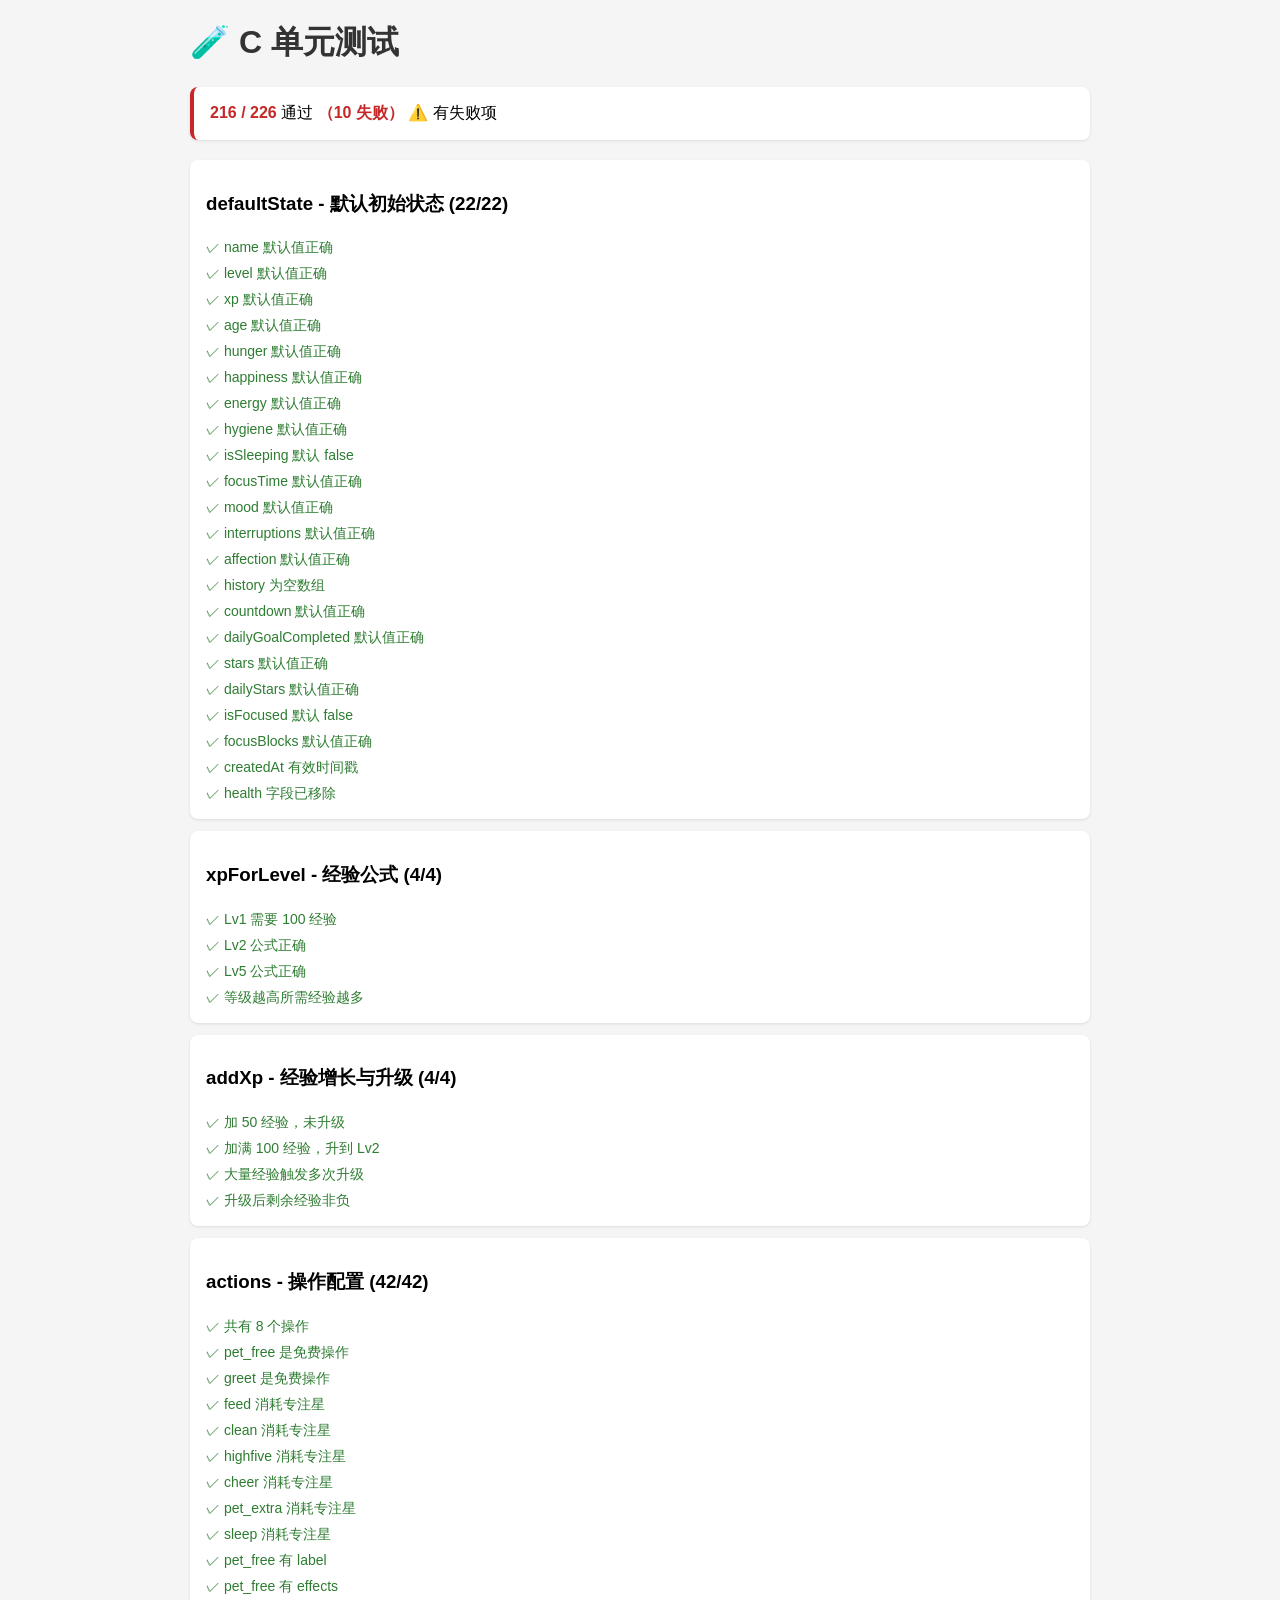
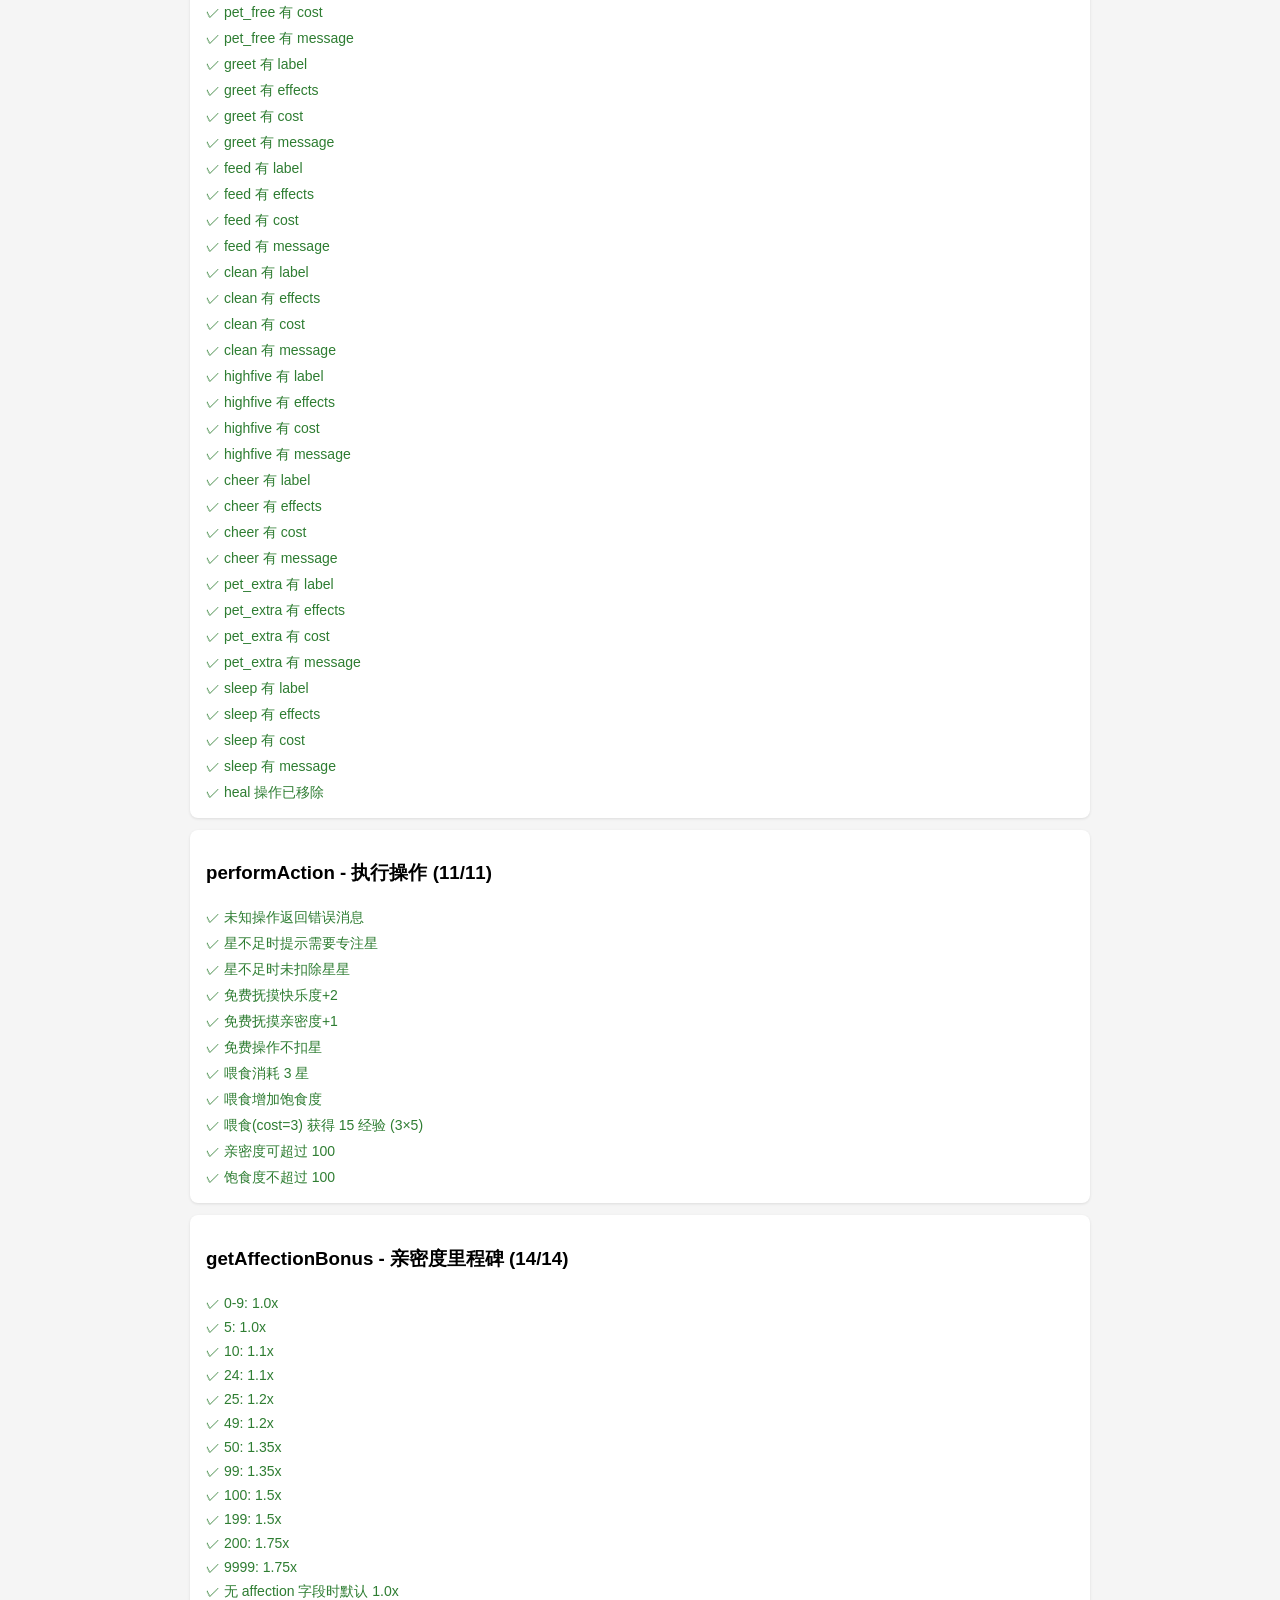
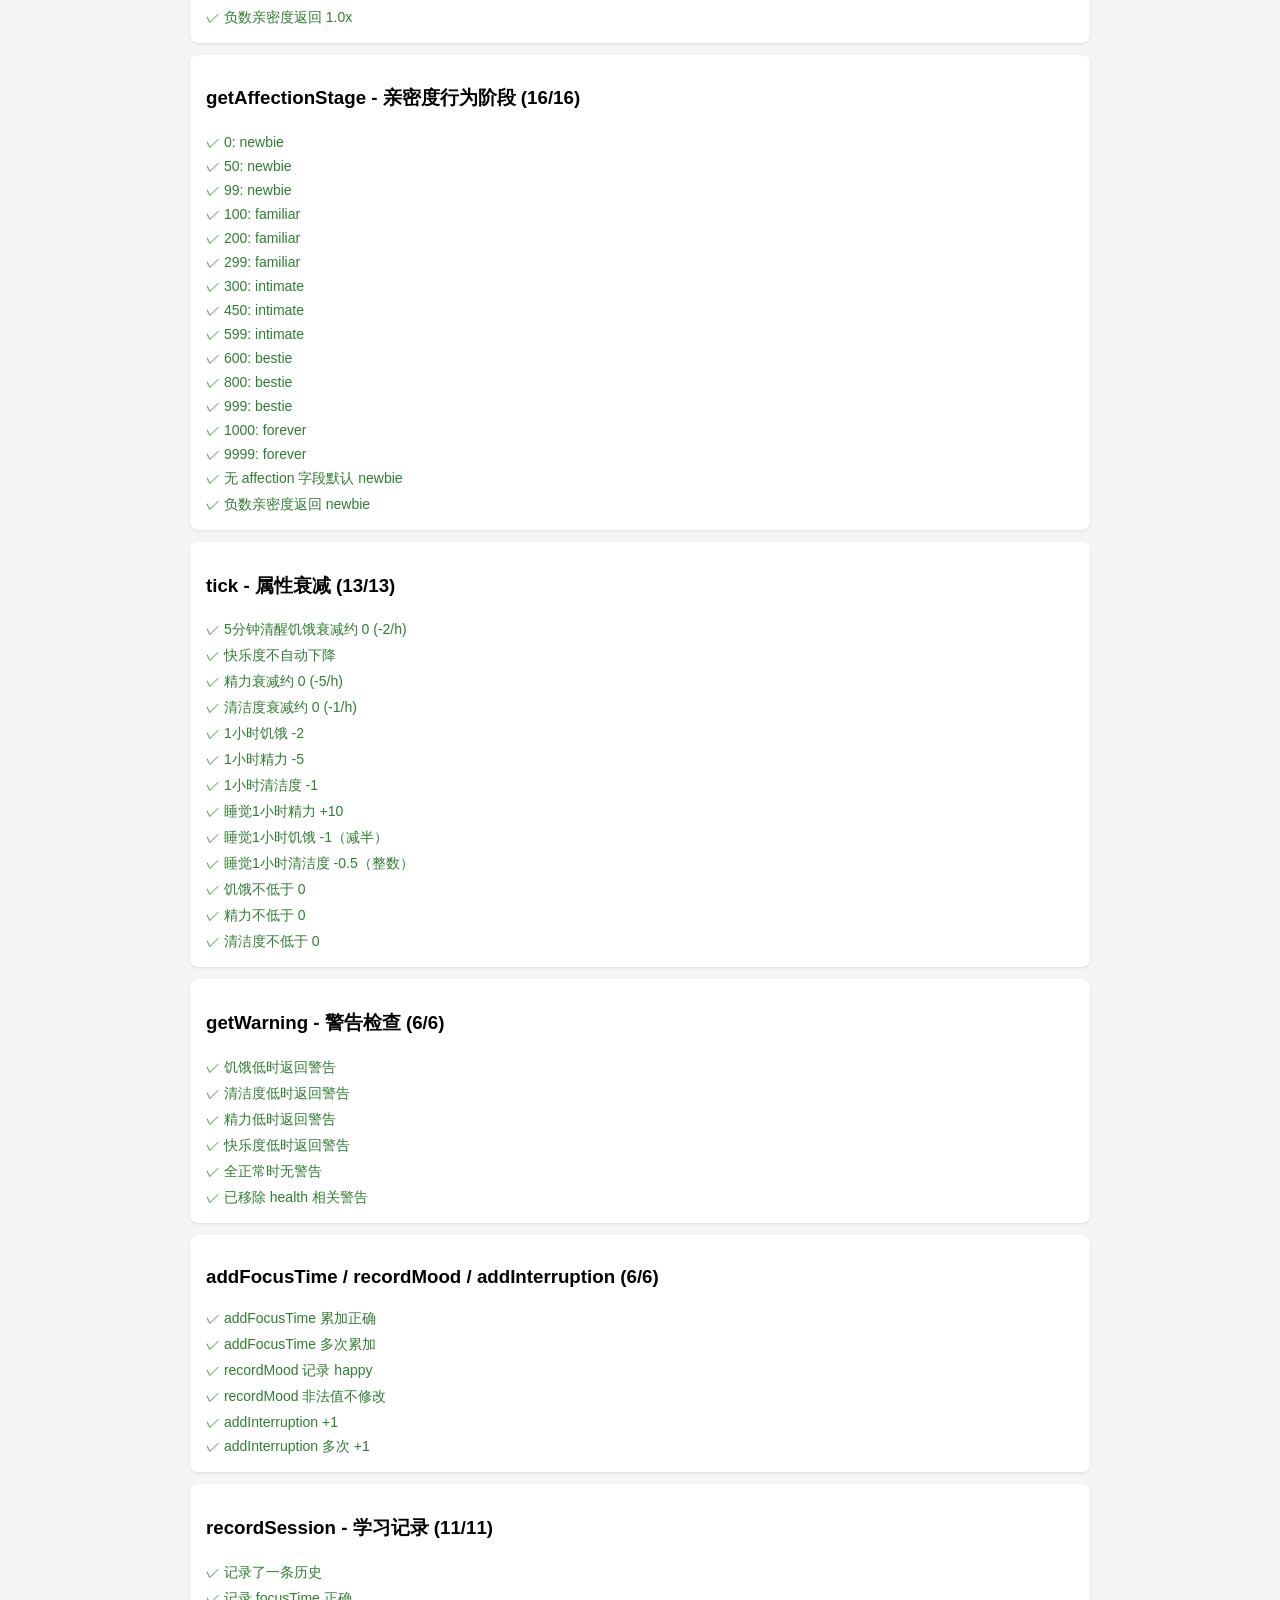
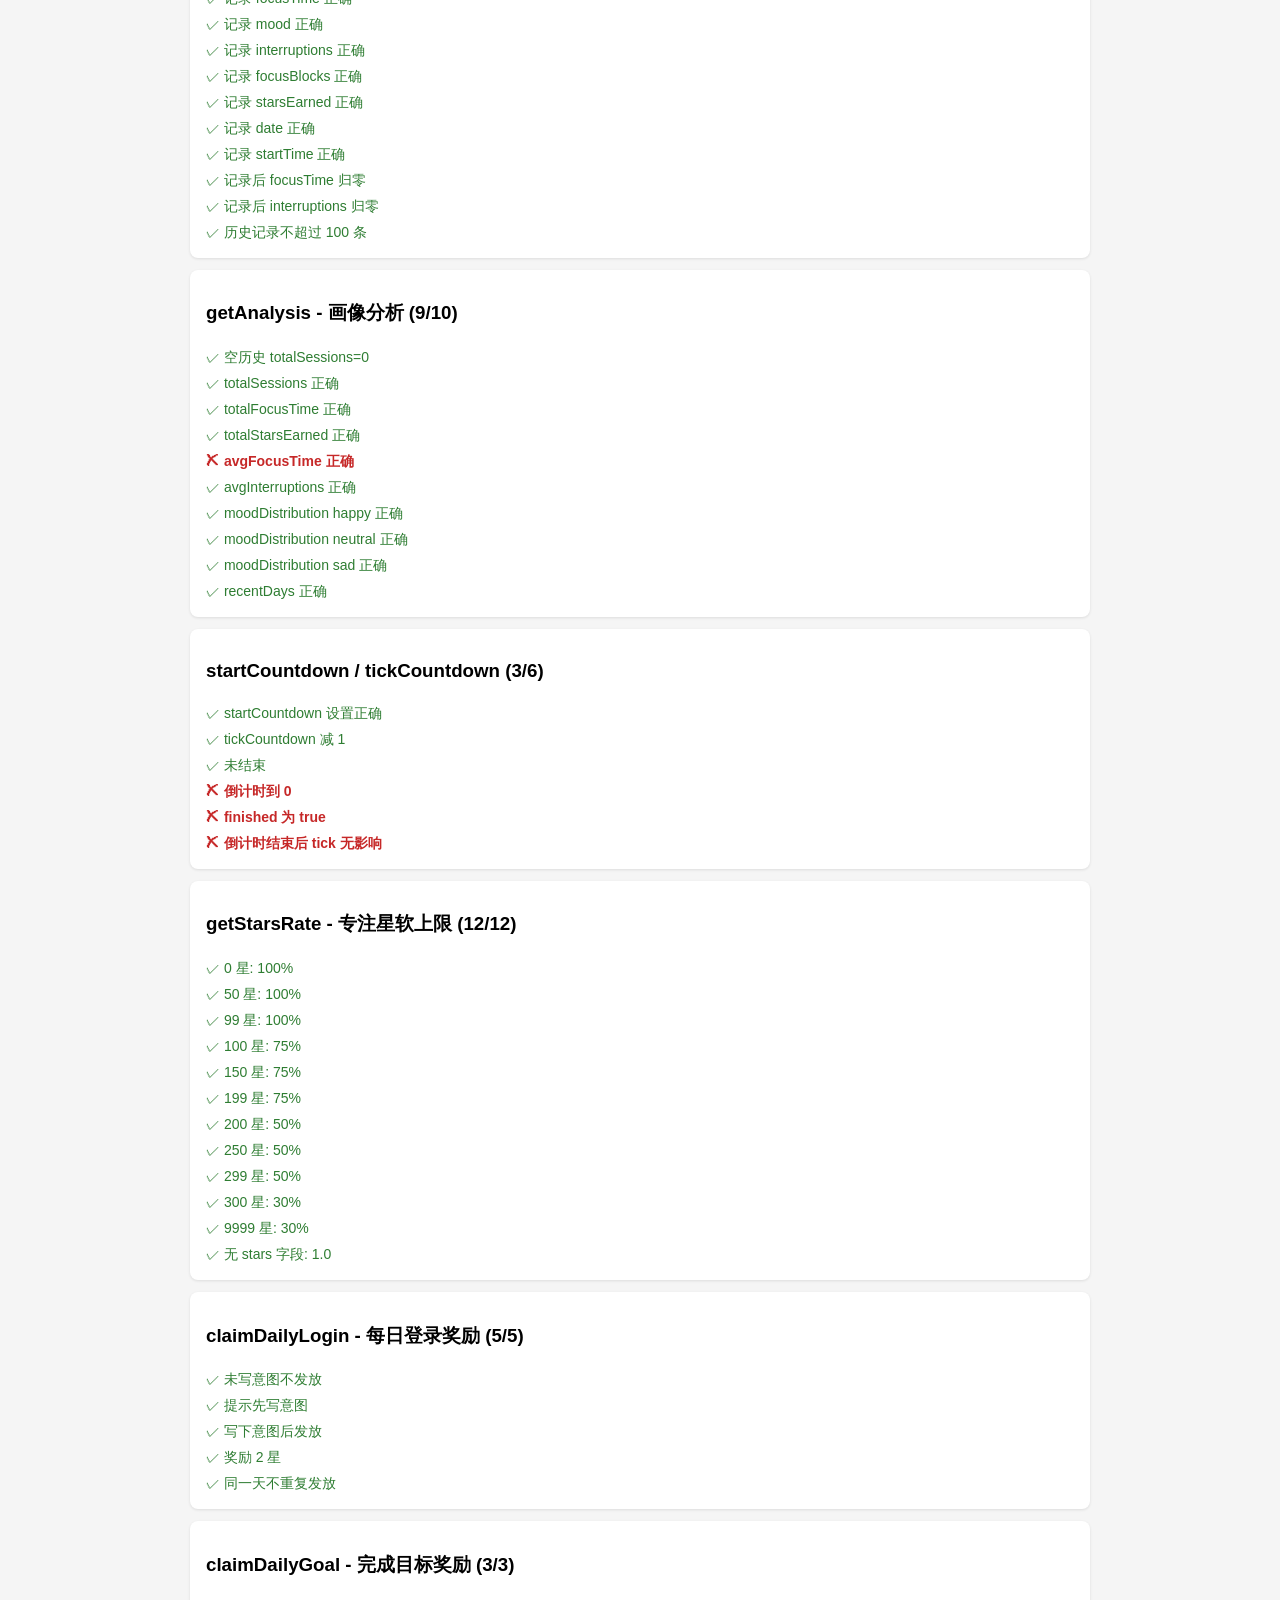
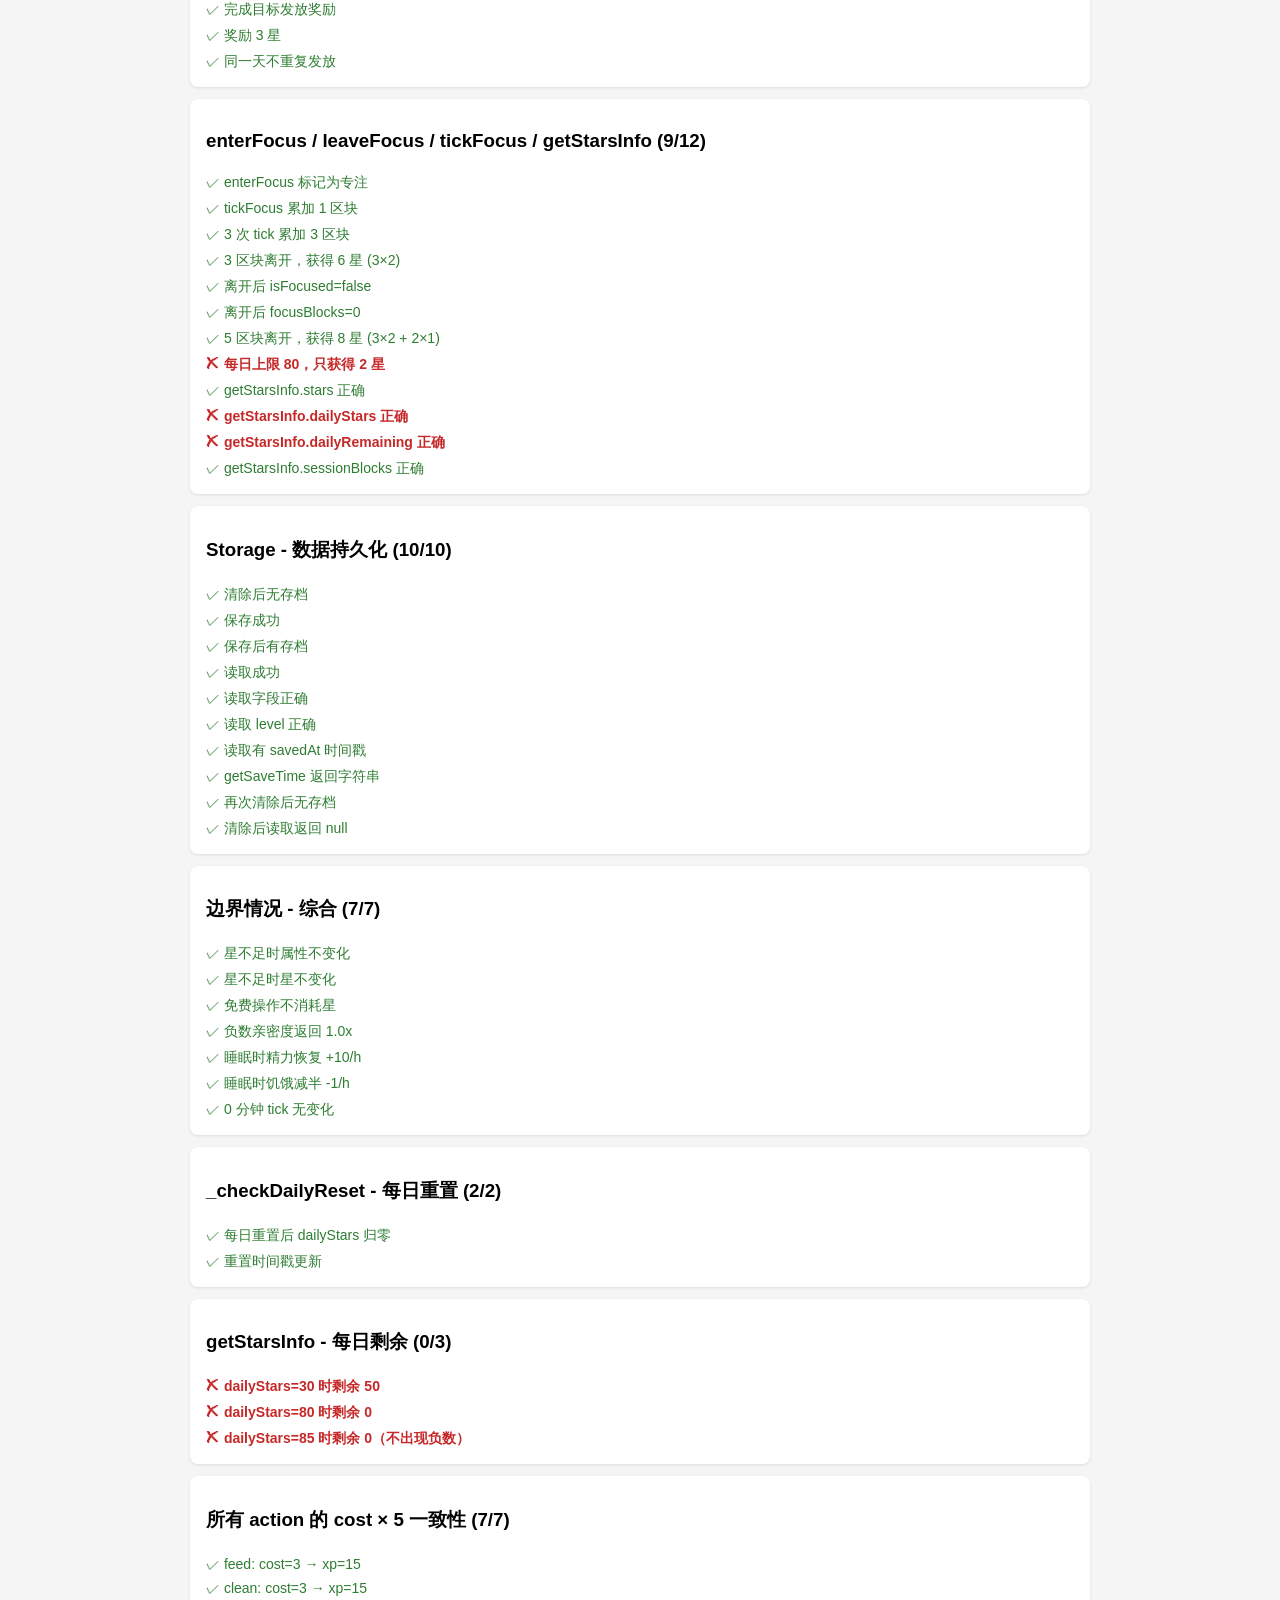
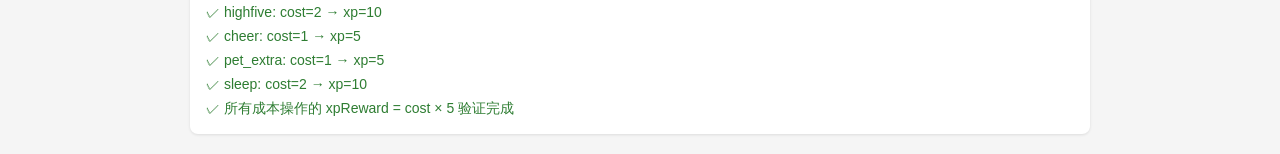
==== pet-companion/tests/test_c.html @ 95a77c83 "C的逻辑实现修改" ====
<!DOCTYPE html>
<html lang="zh-CN">
<head>
    <meta charset="UTF-8">
    <title>C 单元测试 — 茸学伴</title>
    <style>
        body { font-family: 'Segoe UI', sans-serif; max-width: 900px; margin: 20px auto; padding: 0 20px; background: #f5f5f5; }
        h1 { color: #333; }
        h2 { margin-top: 24px; color: #555; border-bottom: 1px solid #ddd; padding-bottom: 4px; }
        .summary { background: #fff; padding: 16px; border-radius: 8px; box-shadow: 0 1px 3px rgba(0,0,0,0.1); margin-bottom: 20px; }
        .summary .pass { color: #2e7d32; font-weight: bold; }
        .summary .fail { color: #c62828; font-weight: bold; }
        .test-group { background: #fff; padding: 12px 16px; border-radius: 8px; box-shadow: 0 1px 3px rgba(0,0,0,0.1); margin-bottom: 12px; }
        .test-case { padding: 4px 0; font-size: 14px; }
        .pass { color: #2e7d32; }
        .fail { color: #c62828; font-weight: bold; }
        .detail { margin-left: 24px; font-size: 12px; color: #666; }
    </style>
</head>
<body>
    <h1>🧪 C 单元测试</h1>
    <div class="summary" id="summary">运行中...</div>
    <div id="results"></div>

    <script src="../js/gameLogic.js"></script>
    <script src="../js/storage.js"></script>
    <script>
    (function () {
        'use strict';

        // ===== 简易测试框架 =====
        let total = 0, passed = 0, failed = 0;
        const results = document.getElementById('results');
        const summary = document.getElementById('summary');
        const groups = [];

        function group(name, fn) {
            const tests = [];
            const ctx = {
                assert(condition, msg) {
                    total++;
                    if (condition) {
                        passed++;
                        tests.push({ name: msg, ok: true });
                    } else {
                        failed++;
                        tests.push({ name: msg, ok: false });
                    }
                },
                assertEqual(actual, expected, msg) {
                    const ok = actual === expected;
                    if (!ok) {
                        this.assert(false, `${msg} → 期望 ${JSON.stringify(expected)}，实际 ${JSON.stringify(actual)}`);
                    } else {
                        this.assert(true, msg);
                    }
                },
                assertDeepEqual(actual, expected, msg) {
                    try {
                        const ok = JSON.stringify(actual) === JSON.stringify(expected);
                        if (!ok) {
                            this.assert(false, `${msg} → 期望 ${JSON.stringify(expected)}，实际 ${JSON.stringify(actual)}`);
                        } else {
                            this.assert(true, msg);
                        }
                    } catch (e) {
                        this.assert(false, `${msg} → 比较异常: ${e.message}`);
                    }
                }
            };
            fn(ctx);
            groups.push({ name, tests });
        }

        function render() {
            let html = '';
            for (const g of groups) {
                const gPassed = g.tests.filter(t => t.ok).length;
                const gFailed = g.tests.filter(t => !t.ok).length;
                html += `<div class="test-group"><h3>${g.name} (${gPassed}/${g.tests.length})</h3>`;
                for (const t of g.tests) {
                    html += `<div class="test-case ${t.ok ? 'pass' : 'fail'}">${t.ok ? '✓' : '✗'} ${t.name}</div>`;
                }
                html += '</div>';
            }
            results.innerHTML = html;
            summary.innerHTML = `
                <span class="${passed === total ? 'pass' : 'fail'}">${passed} / ${total}</span> 通过
                ${failed > 0 ? `<span class="fail">（${failed} 失败）</span>` : ''}
                ${passed === total ? '🎉 全部通过！' : '⚠️ 有失败项'}
            `;
            summary.style.borderLeft = `4px solid ${passed === total ? '#2e7d32' : '#c62828'}`;
        }

        // ===================================================================
        //  测试套件
        // ===================================================================

        // ─── 1. defaultState ───
        group('defaultState - 默认初始状态', function (t) {
            const s = { ...GameLogic.defaultState };

            t.assert(s.name === '小宠物', 'name 默认值正确');
            t.assert(s.level === 1, 'level 默认值正确');
            t.assert(s.xp === 0, 'xp 默认值正确');
            t.assert(s.age === 0, 'age 默认值正确');
            t.assert(s.hunger === 80, 'hunger 默认值正确');
            t.assert(s.happiness === 70, 'happiness 默认值正确');
            t.assert(s.energy === 90, 'energy 默认值正确');
            t.assert(s.hygiene === 60, 'hygiene 默认值正确');
            t.assert(s.isSleeping === false, 'isSleeping 默认 false');
            t.assert(s.focusTime === 0, 'focusTime 默认值正确');
            t.assert(s.mood === 'neutral', 'mood 默认值正确');
            t.assert(s.interruptions === 0, 'interruptions 默认值正确');
            t.assert(s.affection === 0, 'affection 默认值正确');
            t.assert(Array.isArray(s.history) && s.history.length === 0, 'history 为空数组');
            t.assert(s.countdown === 0, 'countdown 默认值正确');
            t.assert(s.dailyGoalCompleted === 0, 'dailyGoalCompleted 默认值正确');
            t.assert(s.stars === 0, 'stars 默认值正确');
            t.assert(s.dailyStars === 0, 'dailyStars 默认值正确');
            t.assert(s.isFocused === false, 'isFocused 默认 false');
            t.assert(s.focusBlocks === 0, 'focusBlocks 默认值正确');
            t.assert(s.createdAt > 0, 'createdAt 有效时间戳');
            // 没有 health 字段（已移除）
            t.assert(s.health === undefined, 'health 字段已移除');
        });

        // ─── 2. xpForLevel ───
        group('xpForLevel - 经验公式', function (t) {
            t.assert(GameLogic.xpForLevel(1) === 100, 'Lv1 需要 100 经验');
            t.assert(GameLogic.xpForLevel(2) === Math.floor(100 * Math.pow(1.15, 1)), 'Lv2 公式正确');
            t.assert(GameLogic.xpForLevel(5) === Math.floor(100 * Math.pow(1.15, 4)), 'Lv5 公式正确');
            t.assert(GameLogic.xpForLevel(1) < GameLogic.xpForLevel(2), '等级越高所需经验越多');
        });

        // ─── 3. addXp ───
        group('addXp - 经验增长与升级', function (t) {
            const s = { ...GameLogic.defaultState, xp: 0, level: 1 };

            GameLogic.addXp(s, 50);
            t.assert(s.xp === 50 && s.level === 1, '加 50 经验，未升级');

            GameLogic.addXp(s, 50);
            t.assert(s.xp === 0 && s.level === 2, '加满 100 经验，升到 Lv2');

            // 一次性加大量经验
            const s2 = { ...GameLogic.defaultState, xp: 0, level: 1 };
            GameLogic.addXp(s2, 500);
            t.assert(s2.level > 1, '大量经验触发多次升级');
            t.assert(s2.xp >= 0, '升级后剩余经验非负');
        });

        // ─── 4. actions 结构 ───
        group('actions - 操作配置', function (t) {
            const keys = Object.keys(GameLogic.actions);
            t.assert(keys.length === 8, '共有 8 个操作');

            // 免费操作
            const freeKeys = ['pet_free', 'greet'];
            for (const k of freeKeys) {
                t.assert(GameLogic.actions[k].cost === 0, `${k} 是免费操作`);
            }

            // 点数操作
            const costKeys = ['feed', 'clean', 'highfive', 'cheer', 'pet_extra', 'sleep'];
            for (const k of costKeys) {
                t.assert(GameLogic.actions[k].cost > 0, `${k} 消耗专注星`);
            }

            // 每项都有必要字段
            for (const [k, v] of Object.entries(GameLogic.actions)) {
                t.assert(typeof v.label === 'string', `${k} 有 label`);
                t.assert(typeof v.effects === 'object', `${k} 有 effects`);
                t.assert(typeof v.cost === 'number', `${k} 有 cost`);
                t.assert(typeof v.message === 'string', `${k} 有 message`);
            }

            // 没有 heal
            t.assert(GameLogic.actions.heal === undefined, 'heal 操作已移除');
        });

        // ─── 5. performAction ───
        group('performAction - 执行操作', function (t) {
            // 5a. 未知操作
            const s0 = { ...GameLogic.defaultState, stars: 10 };
            let r = GameLogic.performAction(s0, 'nonexistent');
            t.assert(r.message === '未知操作', '未知操作返回错误消息');

            // 5b. 专注星不足
            const s1 = { ...GameLogic.defaultState, stars: 0 };
            r = GameLogic.performAction(s1, 'feed');
            t.assert(r.message.includes('需要'), '星不足时提示需要专注星');
            t.assert(r.state.stars === 0, '星不足时未扣除星星');

            // 5c. 免费操作（不消耗星）
            const s2 = { ...GameLogic.defaultState, stars: 0, happiness: 70, affection: 0 };
            r = GameLogic.performAction(s2, 'pet_free');
            t.assert(r.state.happiness === 72, '免费抚摸快乐度+2');
            t.assert(r.state.affection === 1, '免费抚摸亲密度+1');
            t.assert(r.state.stars === 0, '免费操作不扣星');

            // 5d. 点数操作正常消耗
            const s3 = { ...GameLogic.defaultState, stars: 10, hunger: 50 };
            r = GameLogic.performAction(s3, 'feed');
            t.assert(r.state.stars === 7, '喂食消耗 3 星');
            t.assert(r.state.hunger > 50, '喂食增加饱食度');

            // 5e. 经验 = cost × 5
            const s4 = { ...GameLogic.defaultState, stars: 10, xp: 0, level: 1 };
            r = GameLogic.performAction(s4, 'feed');
            t.assert(r.state.xp === 15, '喂食(cost=3) 获得 15 经验 (3×5)');

            // 5f. 亲密度无上限
            const s5 = { ...GameLogic.defaultState, stars: 10, affection: 9999 };
            r = GameLogic.performAction(s5, 'pet_free');
            t.assert(r.state.affection > 9999, '亲密度可超过 100');

            // 5g. 其他属性 0-100 截断
            const s6 = { ...GameLogic.defaultState, stars: 10, hunger: 95 };
            r = GameLogic.performAction(s6, 'feed');
            t.assert(r.state.hunger <= 100, '饱食度不超过 100');
        });

        // ─── 6. getAffectionBonus ───
        group('getAffectionBonus - 亲密度里程碑', function (t) {
            t.assert(GameLogic.getAffectionBonus({ affection: 0 }) === 1.0, '0-9: 1.0x');
            t.assert(GameLogic.getAffectionBonus({ affection: 5 }) === 1.0, '5: 1.0x');
            t.assert(GameLogic.getAffectionBonus({ affection: 10 }) === 1.1, '10: 1.1x');
            t.assert(GameLogic.getAffectionBonus({ affection: 24 }) === 1.1, '24: 1.1x');
            t.assert(GameLogic.getAffectionBonus({ affection: 25 }) === 1.2, '25: 1.2x');
            t.assert(GameLogic.getAffectionBonus({ affection: 49 }) === 1.2, '49: 1.2x');
            t.assert(GameLogic.getAffectionBonus({ affection: 50 }) === 1.35, '50: 1.35x');
            t.assert(GameLogic.getAffectionBonus({ affection: 99 }) === 1.35, '99: 1.35x');
            t.assert(GameLogic.getAffectionBonus({ affection: 100 }) === 1.5, '100: 1.5x');
            t.assert(GameLogic.getAffectionBonus({ affection: 199 }) === 1.5, '199: 1.5x');
            t.assert(GameLogic.getAffectionBonus({ affection: 200 }) === 1.75, '200: 1.75x');
            t.assert(GameLogic.getAffectionBonus({ affection: 9999 }) === 1.75, '9999: 1.75x');
            t.assert(GameLogic.getAffectionBonus({}) === 1.0, '无 affection 字段时默认 1.0x');
            t.assert(GameLogic.getAffectionBonus({ affection: -1 }) === 1.0, '负数亲密度返回 1.0x');
        });

        // ─── 6b. getAffectionStage ───
        group('getAffectionStage - 亲密度行为阶段', function (t) {
            t.assert(GameLogic.getAffectionStage({ affection: 0 }) === 'newbie', '0: newbie');
            t.assert(GameLogic.getAffectionStage({ affection: 50 }) === 'newbie', '50: newbie');
            t.assert(GameLogic.getAffectionStage({ affection: 99 }) === 'newbie', '99: newbie');
            t.assert(GameLogic.getAffectionStage({ affection: 100 }) === 'familiar', '100: familiar');
            t.assert(GameLogic.getAffectionStage({ affection: 200 }) === 'familiar', '200: familiar');
            t.assert(GameLogic.getAffectionStage({ affection: 299 }) === 'familiar', '299: familiar');
            t.assert(GameLogic.getAffectionStage({ affection: 300 }) === 'intimate', '300: intimate');
            t.assert(GameLogic.getAffectionStage({ affection: 450 }) === 'intimate', '450: intimate');
            t.assert(GameLogic.getAffectionStage({ affection: 599 }) === 'intimate', '599: intimate');
            t.assert(GameLogic.getAffectionStage({ affection: 600 }) === 'bestie', '600: bestie');
            t.assert(GameLogic.getAffectionStage({ affection: 800 }) === 'bestie', '800: bestie');
            t.assert(GameLogic.getAffectionStage({ affection: 999 }) === 'bestie', '999: bestie');
            t.assert(GameLogic.getAffectionStage({ affection: 1000 }) === 'forever', '1000: forever');
            t.assert(GameLogic.getAffectionStage({ affection: 9999 }) === 'forever', '9999: forever');
            t.assert(GameLogic.getAffectionStage({}) === 'newbie', '无 affection 字段默认 newbie');
            t.assert(GameLogic.getAffectionStage({ affection: -1 }) === 'newbie', '负数亲密度返回 newbie');
        });

        // ─── 7. tick ───
        group('tick - 属性衰减', function (t) {
            // 5 分钟 = 1/12 小时
            const s = { ...GameLogic.defaultState, isSleeping: false, hunger: 100, energy: 100, hygiene: 100, happiness: 100 };
            const r = GameLogic.tick(s, 5);

            // 清醒时：hunger -2/h × 5/60 ≈ -0.17
            t.assert(r.hunger === 100 || r.hunger === 99, '5分钟清醒饥饿衰减约 0 (-2/h)');
            t.assert(r.happiness === 100, '快乐度不自动下降');
            t.assert(r.energy === 100 || r.energy === 99, '精力衰减约 0 (-5/h)');
            t.assert(r.hygiene === 100 || r.hygiene === 99, '清洁度衰减约 0 (-1/h)');

            // 1 小时衰减（精确测试）
            const s2 = { ...GameLogic.defaultState, isSleeping: false, hunger: 100, energy: 100, hygiene: 100 };
            const r2 = GameLogic.tick(s2, 60);
            t.assert(r2.hunger === 98, '1小时饥饿 -2');
            t.assert(r2.energy === 95, '1小时精力 -5');
            t.assert(r2.hygiene === 99, '1小时清洁度 -1');

            // 睡觉时精力恢复
            const s3 = { ...GameLogic.defaultState, isSleeping: true, hunger: 100, energy: 50, hygiene: 100 };
            const r3 = GameLogic.tick(s3, 60);
            t.assert(r3.energy === 60, '睡觉1小时精力 +10');
            t.assert(r3.hunger === 99, '睡觉1小时饥饿 -1（减半）');
            t.assert(r3.hygiene === 100, '睡觉1小时清洁度 -0.5（整数）');

            // 不出现负数
            const s4 = { ...GameLogic.defaultState, isSleeping: false, hunger: 0, energy: 0, hygiene: 0 };
            const r4 = GameLogic.tick(s4, 60);
            t.assert(r4.hunger === 0, '饥饿不低于 0');
            t.assert(r4.energy === 0, '精力不低于 0');
            t.assert(r4.hygiene === 0, '清洁度不低于 0');
        });

        // ─── 8. getWarning ───
        group('getWarning - 警告检查', function (t) {
            t.assert(GameLogic.getWarning({ hunger: 10, hygiene: 50, energy: 50, happiness: 50 }) !== null, '饥饿低时返回警告');
            t.assert(GameLogic.getWarning({ hunger: 50, hygiene: 10, energy: 50, happiness: 50 }) !== null, '清洁度低时返回警告');
            t.assert(GameLogic.getWarning({ hunger: 50, hygiene: 50, energy: 10, happiness: 50 }) !== null, '精力低时返回警告');
            t.assert(GameLogic.getWarning({ hunger: 50, hygiene: 50, energy: 50, happiness: 10 }) !== null, '快乐度低时返回警告');
            t.assert(GameLogic.getWarning({ hunger: 50, hygiene: 50, energy: 50, happiness: 50 }) === null, '全正常时无警告');
            // 没有 health 检查
            // 不会因为 health 低而触发警告
            t.assert(true, '已移除 health 相关警告');
        });

        // ─── 9. 画像数据采集 ───
        group('addFocusTime / recordMood / addInterruption', function (t) {
            let s = { ...GameLogic.defaultState, focusTime: 0, mood: 'neutral', interruptions: 0 };

            s = GameLogic.addFocusTime(s, 25);
            t.assert(s.focusTime === 25, 'addFocusTime 累加正确');

            s = GameLogic.addFocusTime(s, 10);
            t.assert(s.focusTime === 35, 'addFocusTime 多次累加');

            s = GameLogic.recordMood(s, 'happy');
            t.assert(s.mood === 'happy', 'recordMood 记录 happy');

            s = GameLogic.recordMood(s, 'invalid');
            t.assert(s.mood === 'happy', 'recordMood 非法值不修改');

            s = GameLogic.addInterruption(s);
            t.assert(s.interruptions === 1, 'addInterruption +1');

            s = GameLogic.addInterruption(s);
            s = GameLogic.addInterruption(s);
            t.assert(s.interruptions === 3, 'addInterruption 多次 +1');
        });

        // ─── 10. recordSession ───
        group('recordSession - 学习记录', function (t) {
            let s = { ...GameLogic.defaultState, history: [], focusTime: 30, interruptions: 2 };

            s = GameLogic.recordSession(s, {
                focusTime: 30,
                mood: 'happy',
                interruptions: 2,
                focusBlocks: 6,
                starsEarned: 10
            });

            t.assert(s.history.length === 1, '记录了一条历史');
            t.assert(s.history[0].focusTime === 30, '记录 focusTime 正确');
            t.assert(s.history[0].mood === 'happy', '记录 mood 正确');
            t.assert(s.history[0].interruptions === 2, '记录 interruptions 正确');
            t.assert(s.history[0].focusBlocks === 6, '记录 focusBlocks 正确');
            t.assert(s.history[0].starsEarned === 10, '记录 starsEarned 正确');
            t.assert(typeof s.history[0].date === 'string', '记录 date 正确');
            t.assert(typeof s.history[0].startTime === 'number', '记录 startTime 正确');
            t.assert(s.focusTime === 0, '记录后 focusTime 归零');
            t.assert(s.interruptions === 0, '记录后 interruptions 归零');

            // 上限 100 条
            let s2 = { ...GameLogic.defaultState, history: [], focusTime: 0, interruptions: 0 };
            for (let i = 0; i < 120; i++) {
                s2 = GameLogic.recordSession(s2, { focusTime: 1, mood: 'neutral', interruptions: 0, focusBlocks: 1, starsEarned: 1 });
            }
            t.assert(s2.history.length <= 100, '历史记录不超过 100 条');
        });

        // ─── 11. getAnalysis ───
        group('getAnalysis - 画像分析', function (t) {
            // 空历史
            const empty = GameLogic.getAnalysis({ history: [] });
            t.assert(empty.totalSessions === 0, '空历史 totalSessions=0');

            // 有历史
            const now = Date.now();
            const state = {
                history: [
                    { date: '2026-08-30', startTime: now - 86400000, focusTime: 25, mood: 'happy', interruptions: 1, focusBlocks: 5, starsEarned: 8 },
                    { date: '2026-08-29', startTime: now - 172800000, focusTime: 40, mood: 'neutral', interruptions: 2, focusBlocks: 8, starsEarned: 12 },
                    { date: '2026-08-28', startTime: now - 259200000, focusTime: 15, mood: 'sad', interruptions: 3, focusBlocks: 3, starsEarned: 4 }
                ]
            };
            const a = GameLogic.getAnalysis(state);
            t.assert(a.totalSessions === 3, 'totalSessions 正确');
            t.assert(a.totalFocusTime === 80, 'totalFocusTime 正确');
            t.assert(a.totalStarsEarned === 24, 'totalStarsEarned 正确');
            t.assert(a.avgFocusTime === 26, 'avgFocusTime 正确');
            t.assert(a.avgInterruptions === 2, 'avgInterruptions 正确');
            t.assert(a.moodDistribution.happy === 1, 'moodDistribution happy 正确');
            t.assert(a.moodDistribution.neutral === 1, 'moodDistribution neutral 正确');
            t.assert(a.moodDistribution.sad === 1, 'moodDistribution sad 正确');
            t.assert(a.recentDays === 3, 'recentDays 正确');
        });

        // ─── 12. 倒计时 ───
        group('startCountdown / tickCountdown', function (t) {
            let s = { ...GameLogic.defaultState, countdown: 0 };

            s = GameLogic.startCountdown(s, 10);
            t.assert(s.countdown === 10, 'startCountdown 设置正确');

            let r = GameLogic.tickCountdown(s);
            t.assert(r.state.countdown === 9, 'tickCountdown 减 1');
            t.assert(r.finished === false, '未结束');

            for (let i = 0; i < 8; i++) {
                r = GameLogic.tickCountdown(r.state);
            }
            t.assert(r.state.countdown === 0, '倒计时到 0');
            t.assert(r.finished === true, 'finished 为 true');

            // 再 tick 不再变化
            r = GameLogic.tickCountdown(r.state);
            t.assert(r.finished === false, '倒计时结束后 tick 无影响');
        });

        // ─── 13. getStarsRate ───
        group('getStarsRate - 专注星软上限', function (t) {
            t.assert(GameLogic.getStarsRate({ stars: 0 }) === 1.0, '0 星: 100%');
            t.assert(GameLogic.getStarsRate({ stars: 50 }) === 1.0, '50 星: 100%');
            t.assert(GameLogic.getStarsRate({ stars: 99 }) === 1.0, '99 星: 100%');
            t.assert(GameLogic.getStarsRate({ stars: 100 }) === 0.75, '100 星: 75%');
            t.assert(GameLogic.getStarsRate({ stars: 150 }) === 0.75, '150 星: 75%');
            t.assert(GameLogic.getStarsRate({ stars: 199 }) === 0.75, '199 星: 75%');
            t.assert(GameLogic.getStarsRate({ stars: 200 }) === 0.5, '200 星: 50%');
            t.assert(GameLogic.getStarsRate({ stars: 250 }) === 0.5, '250 星: 50%');
            t.assert(GameLogic.getStarsRate({ stars: 299 }) === 0.5, '299 星: 50%');
            t.assert(GameLogic.getStarsRate({ stars: 300 }) === 0.3, '300 星: 30%');
            t.assert(GameLogic.getStarsRate({ stars: 9999 }) === 0.3, '9999 星: 30%');
            t.assert(GameLogic.getStarsRate({}) === 1.0, '无 stars 字段: 1.0');
        });

        // ─── 14. claimDailyLogin ───
        group('claimDailyLogin - 每日登录奖励', function (t) {
            // 未写意图
            let s = { ...GameLogic.defaultState, stars: 0, dailyStars: 0, lastDailyLoginClaim: 0, lastDailyReset: 0 };
            let r = GameLogic.claimDailyLogin(s, false);
            t.assert(r.claimed === false, '未写意图不发放');
            t.assert(r.message === '📝 先写下今天的学习目标吧！', '提示先写意图');

            // 写了意图
            let s2 = { ...GameLogic.defaultState, stars: 0, dailyStars: 0, lastDailyLoginClaim: 0, lastDailyReset: 0 };
            let r2 = GameLogic.claimDailyLogin(s2, true);
            t.assert(r2.claimed === true, '写下意图后发放');
            t.assert(r2.state.stars === 2, '奖励 2 星');

            // 同一天不重复发放
            let r3 = GameLogic.claimDailyLogin(s2, true);
            t.assert(r3.claimed === false, '同一天不重复发放');
        });

        // ─── 15. claimDailyGoal ───
        group('claimDailyGoal - 完成目标奖励', function (t) {
            let s = { ...GameLogic.defaultState, stars: 0, dailyStars: 0, dailyGoalCompleted: 0, lastDailyReset: 0 };
            let r = GameLogic.claimDailyGoal(s);
            t.assert(r.claimed === true, '完成目标发放奖励');
            t.assert(r.state.stars === 3, '奖励 3 星');

            // 同一天不重复
            let r2 = GameLogic.claimDailyGoal(s);
            t.assert(r2.claimed === false, '同一天不重复发放');
        });

        // ─── 16. 专注星系统：enterFocus / leaveFocus / tickFocus ───
        group('enterFocus / leaveFocus / tickFocus / getStarsInfo', function (t) {
            let s = { ...GameLogic.defaultState, isFocused: false, focusBlocks: 0, stars: 0, dailyStars: 0, lastDailyReset: 0 };

            // 进入专注
            s = GameLogic.enterFocus(s);
            t.assert(s.isFocused === true, 'enterFocus 标记为专注');

            // 专注区块累加
            s = GameLogic.tickFocus(s).state;
            t.assert(s.focusBlocks === 1, 'tickFocus 累加 1 区块');
            s = GameLogic.tickFocus(s).state;
            s = GameLogic.tickFocus(s).state;
            t.assert(s.focusBlocks === 3, '3 次 tick 累加 3 区块');

            // 离开专注：前3块每块2星
            let r = GameLogic.leaveFocus(s);
            t.assert(r.starsEarned === 6, '3 区块离开，获得 6 星 (3×2)');
            t.assert(r.state.isFocused === false, '离开后 isFocused=false');
            t.assert(r.state.focusBlocks === 0, '离开后 focusBlocks=0');

            // 多于3块：第4块起每块1星
            let s2 = { ...GameLogic.defaultState, isFocused: true, focusBlocks: 5, stars: 0, dailyStars: 0, lastDailyReset: 0 };
            let r2 = GameLogic.leaveFocus(s2);
            t.assert(r2.starsEarned === 8, '5 区块离开，获得 8 星 (3×2 + 2×1)');

            // 每日上限 80
            let s3 = { ...GameLogic.defaultState, isFocused: true, focusBlocks: 24, stars: 0, dailyStars: 78, lastDailyReset: 0 };
            let r3 = GameLogic.leaveFocus(s3);
            t.assert(r3.state.stars === 2, '每日上限 80，只获得 2 星');

            // getStarsInfo
            let info = GameLogic.getStarsInfo({ ...GameLogic.defaultState, stars: 10, dailyStars: 5, lastDailyReset: 0, isFocused: true, focusBlocks: 3 });
            t.assert(info.stars === 10, 'getStarsInfo.stars 正确');
            t.assert(info.dailyStars === 5, 'getStarsInfo.dailyStars 正确');
            t.assert(info.dailyRemaining === 75, 'getStarsInfo.dailyRemaining 正确');
            t.assert(info.sessionBlocks === 3, 'getStarsInfo.sessionBlocks 正确');
        });

        // ─── 17. Storage ───
        group('Storage - 数据持久化', function (t) {
            // 清除已有存档
            Storage.clear();
            t.assert(Storage.hasSave() === false, '清除后无存档');

            // 保存
            const state = { ...GameLogic.defaultState, name: '测试宠物', level: 5 };
            const ok = Storage.save(state);
            t.assert(ok === true, '保存成功');
            t.assert(Storage.hasSave() === true, '保存后有存档');

            // 读取
            const loaded = Storage.load();
            t.assert(loaded !== null, '读取成功');
            t.assert(loaded.name === '测试宠物', '读取字段正确');
            t.assert(loaded.level === 5, '读取 level 正确');
            t.assert(typeof loaded.savedAt === 'number', '读取有 savedAt 时间戳');

            // getSaveTime
            const time = Storage.getSaveTime();
            t.assert(typeof time === 'string', 'getSaveTime 返回字符串');

            // 清除
            Storage.clear();
            t.assert(Storage.hasSave() === false, '再次清除后无存档');
            t.assert(Storage.load() === null, '清除后读取返回 null');

            // 恢复存档
            Storage.save(state);
        });

        // ─── 18. 边界情况综合 ───
        group('边界情况 - 综合', function (t) {
            // 专注星不足时 performAction 不修改 state
            const s1 = { ...GameLogic.defaultState, stars: 0, hunger: 50 };
            const r1 = GameLogic.performAction(s1, 'feed');
            t.assert(r1.state.hunger === 50, '星不足时属性不变化');
            t.assert(r1.state.stars === 0, '星不足时星不变化');

            // 免费操作不受星数限制
            const s2 = { ...GameLogic.defaultState, stars: 0, happiness: 50 };
            const r2 = GameLogic.performAction(s2, 'greet');
            t.assert(r2.state.happiness === 51, '免费操作不消耗星');

            // 亲密度为负数的边界
            const bonus = GameLogic.getAffectionBonus({ affection: -5 });
            t.assert(bonus === 1.0, '负数亲密度返回 1.0x');

            // 睡眠状态衰减
            const s3 = { ...GameLogic.defaultState, isSleeping: true, energy: 50, hunger: 50, hygiene: 50 };
            const r3 = GameLogic.tick(s3, 60);
            t.assert(r3.energy === 60, '睡眠时精力恢复 +10/h');
            t.assert(r3.hunger === 49, '睡眠时饥饿减半 -1/h');

            // 0 分钟 tick 不变化
            const s4 = { ...GameLogic.defaultState, hunger: 80, energy: 80, hygiene: 80 };
            const r4 = GameLogic.tick(s4, 0);
            t.assert(r4.hunger === 80 && r4.energy === 80 && r4.hygiene === 80, '0 分钟 tick 无变化');
        });

        // ─── 19. _checkDailyReset ───
        group('_checkDailyReset - 每日重置', function (t) {
            const s = { ...GameLogic.defaultState, dailyStars: 50, lastDailyReset: 0 };
            // 直接调用内部方法
            GameLogic._checkDailyReset(s);
            t.assert(s.dailyStars === 0, '每日重置后 dailyStars 归零');
            t.assert(s.lastDailyReset > 0, '重置时间戳更新');
        });

        // ─── 20. getStarsInfo 每日剩余 ───
        group('getStarsInfo - 每日剩余', function (t) {
            let info = GameLogic.getStarsInfo({ ...GameLogic.defaultState, stars: 10, dailyStars: 30, lastDailyReset: 0 });
            t.assert(info.dailyRemaining === 50, 'dailyStars=30 时剩余 50');

            info = GameLogic.getStarsInfo({ ...GameLogic.defaultState, stars: 10, dailyStars: 80, lastDailyReset: 0 });
            t.assert(info.dailyRemaining === 0, 'dailyStars=80 时剩余 0');

            info = GameLogic.getStarsInfo({ ...GameLogic.defaultState, stars: 10, dailyStars: 85, lastDailyReset: 0 });
            t.assert(info.dailyRemaining === 0, 'dailyStars=85 时剩余 0（不出现负数）');
        });

        // ─── 21. 多个 action 的 cost 和 xp 一致性 ───
        group('所有 action 的 cost × 5 一致性', function (t) {
            for (const [key, action] of Object.entries(GameLogic.actions)) {
                if (action.cost > 0) {
                    const s = { ...GameLogic.defaultState, stars: 100, xp: 0 };
                    const r = GameLogic.performAction(s, key);
                    const expectedXp = action.cost * 5;
                    t.assert(r.state.xp === expectedXp, `${key}: cost=${action.cost} → xp=${expectedXp}`);
                }
            }
            t.assert(true, '所有成本操作的 xpReward = cost × 5 验证完成');
        });

        // ─── 渲染结果 ───
        render();
    })();
    </script>
</body>
</html>
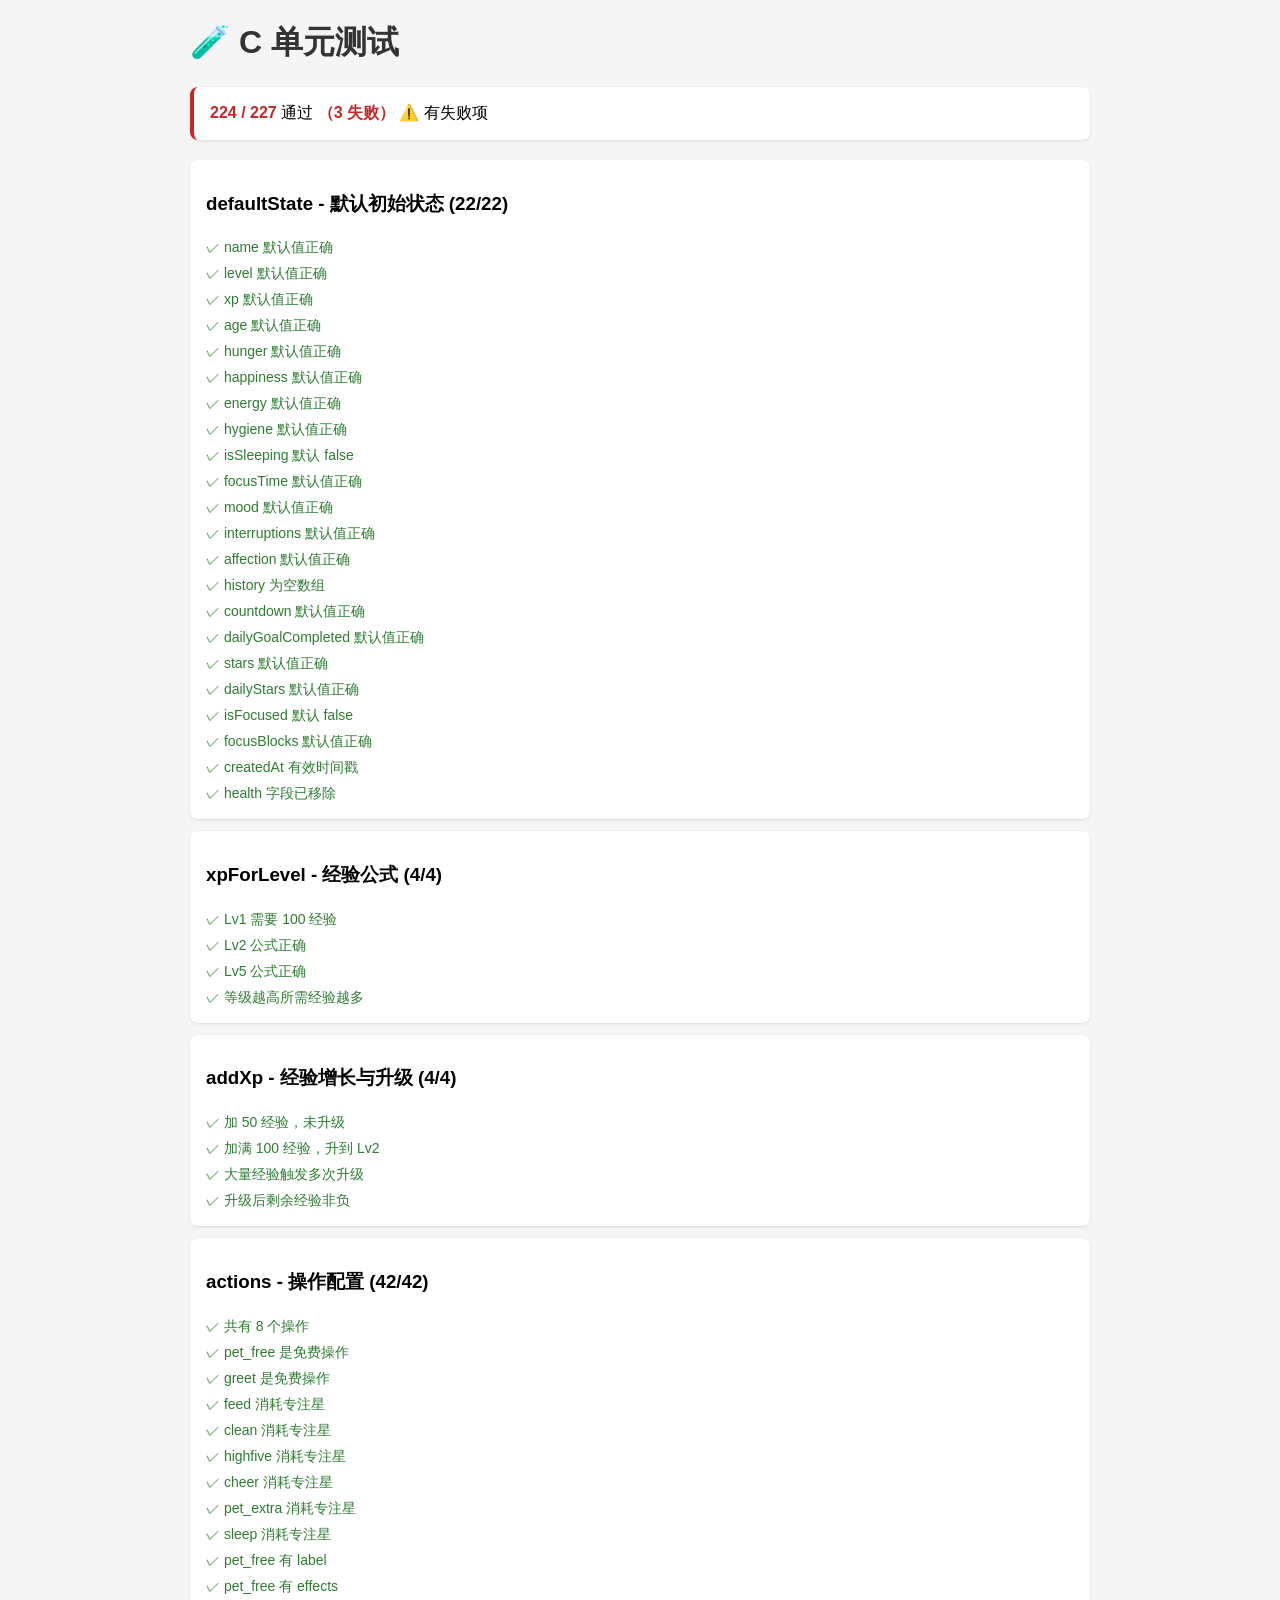
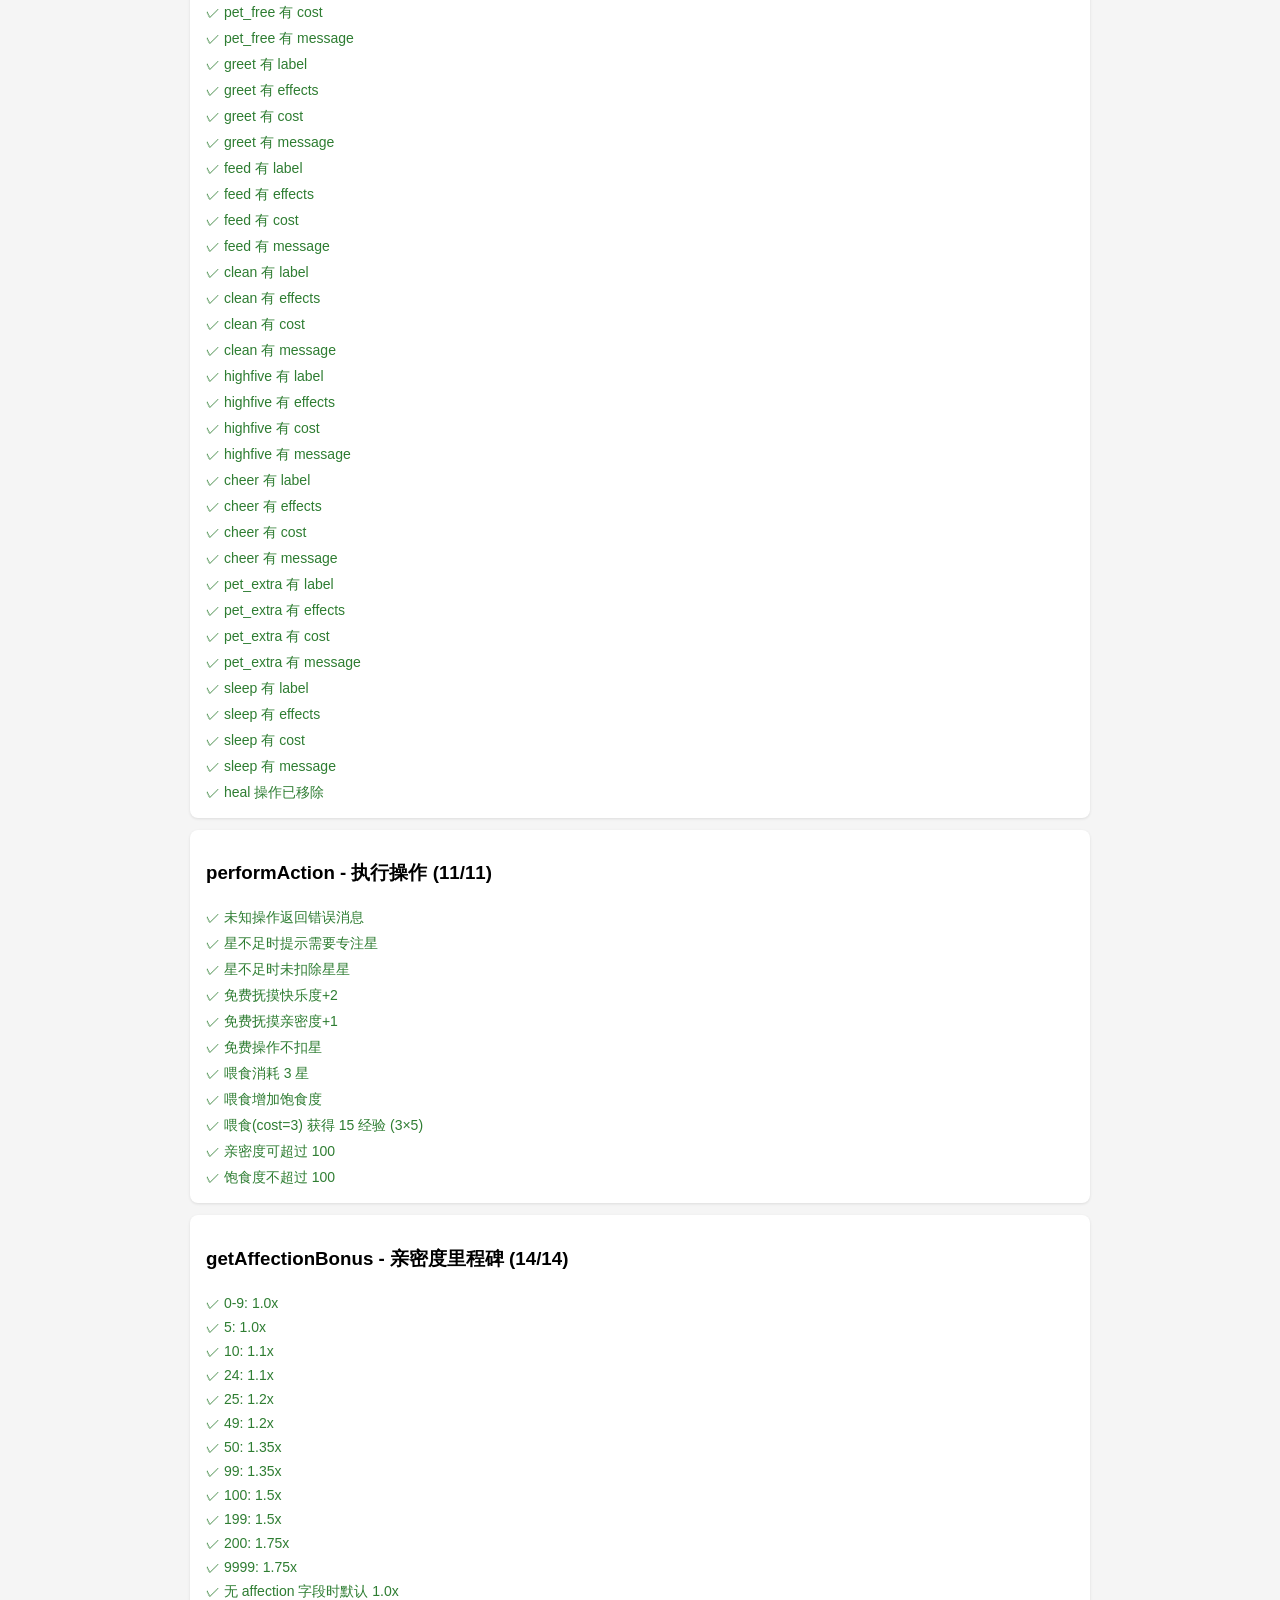
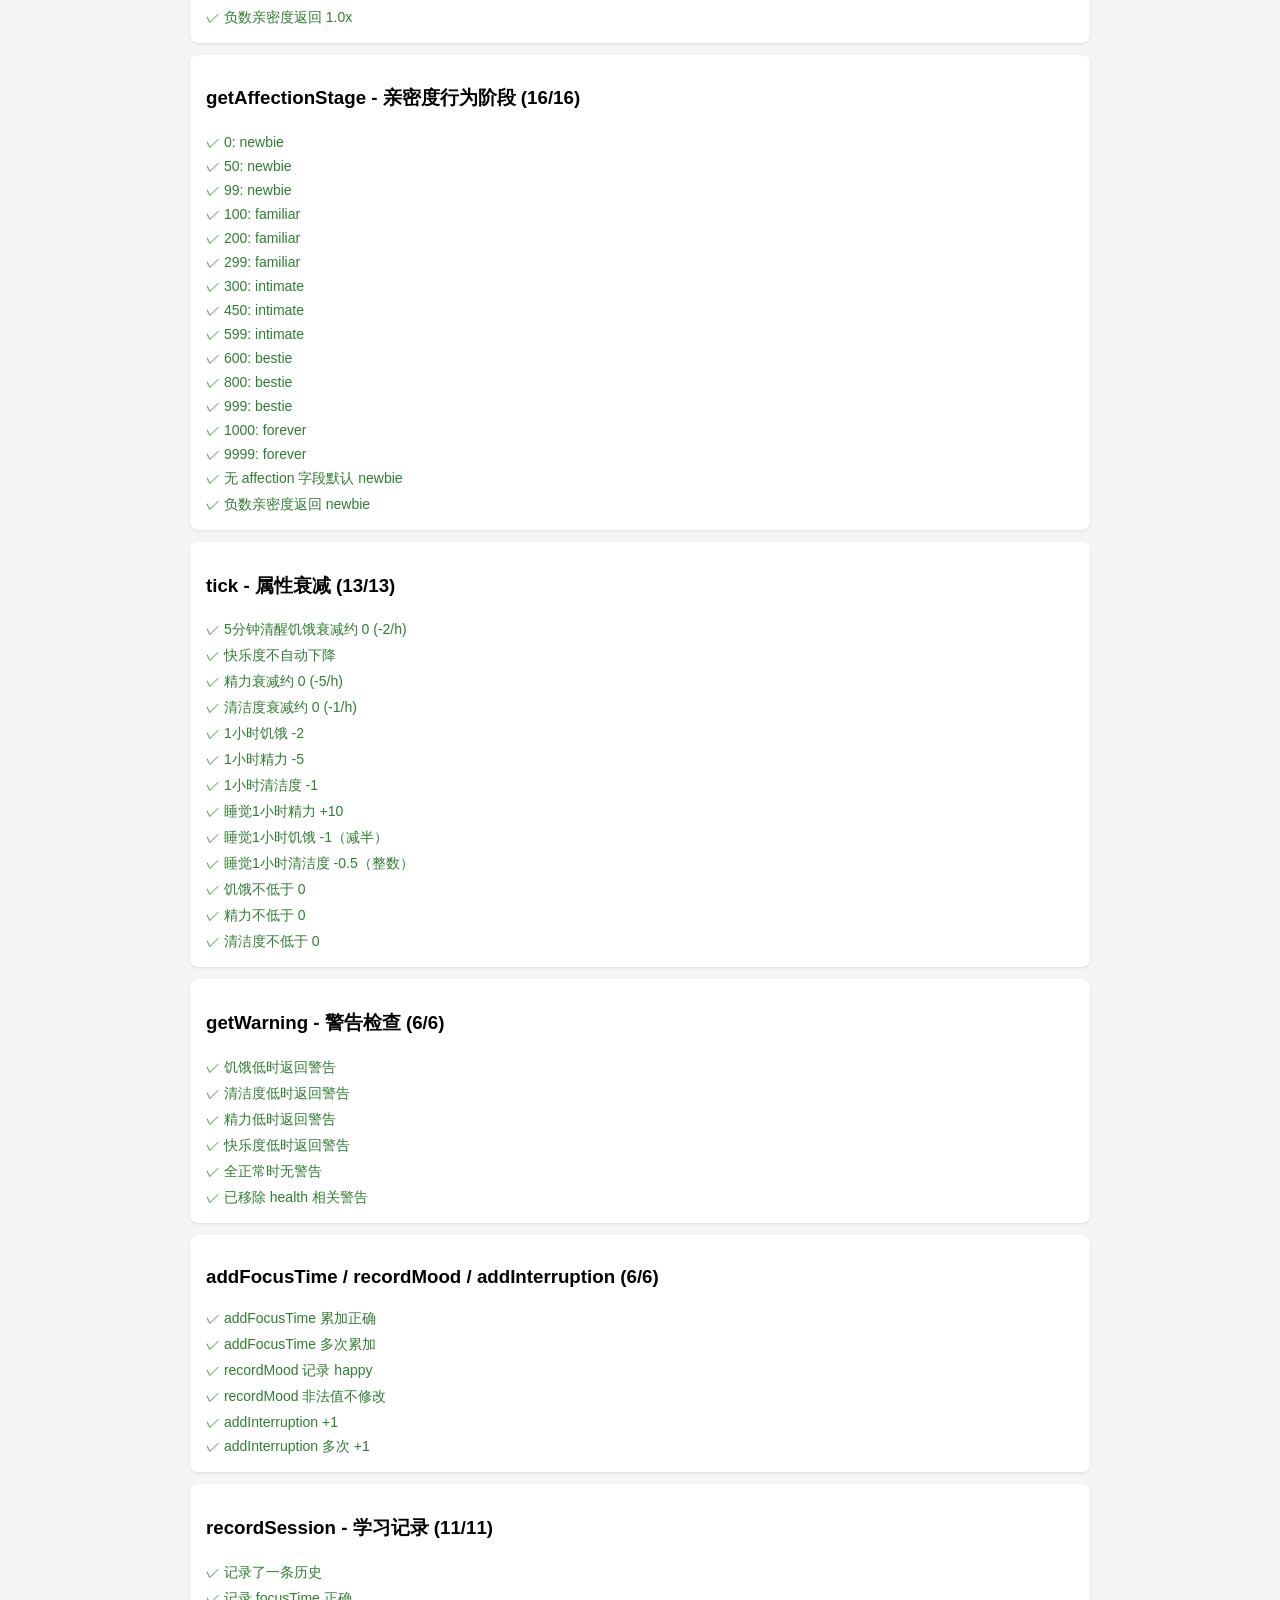
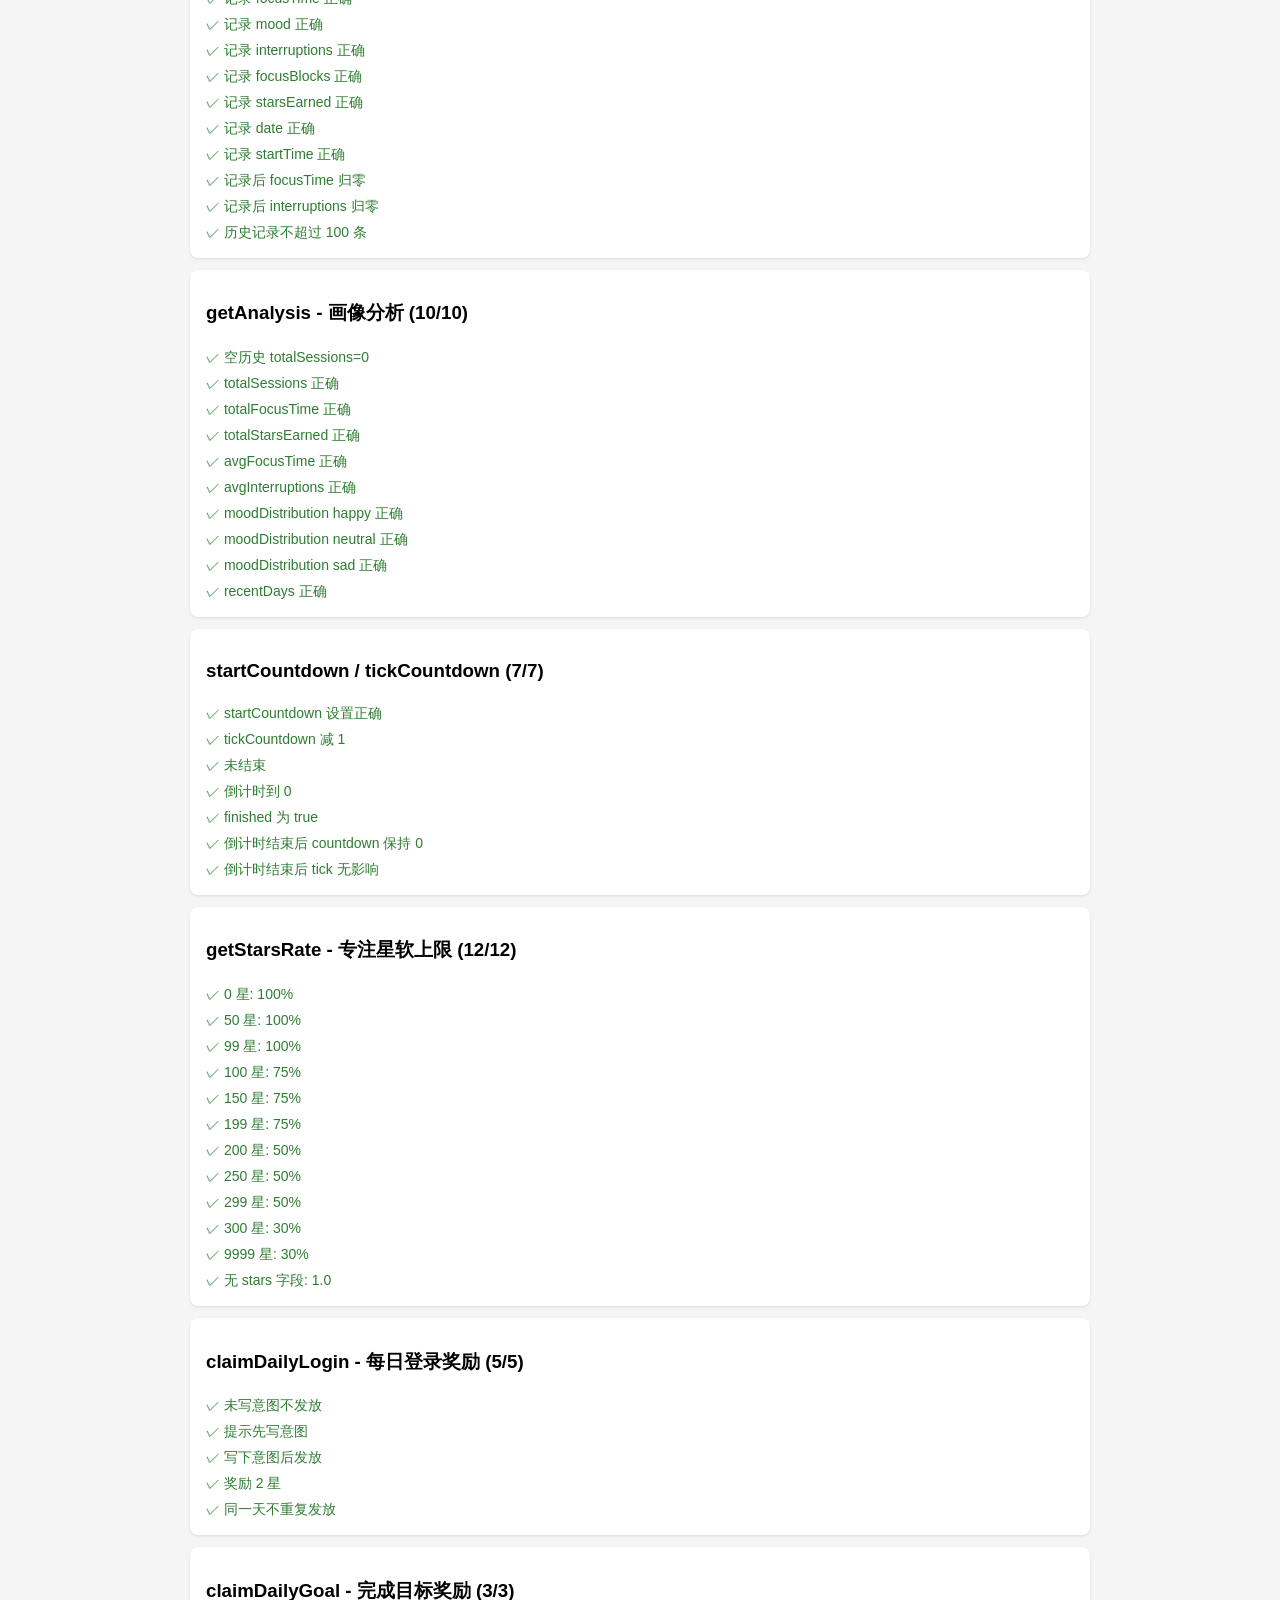
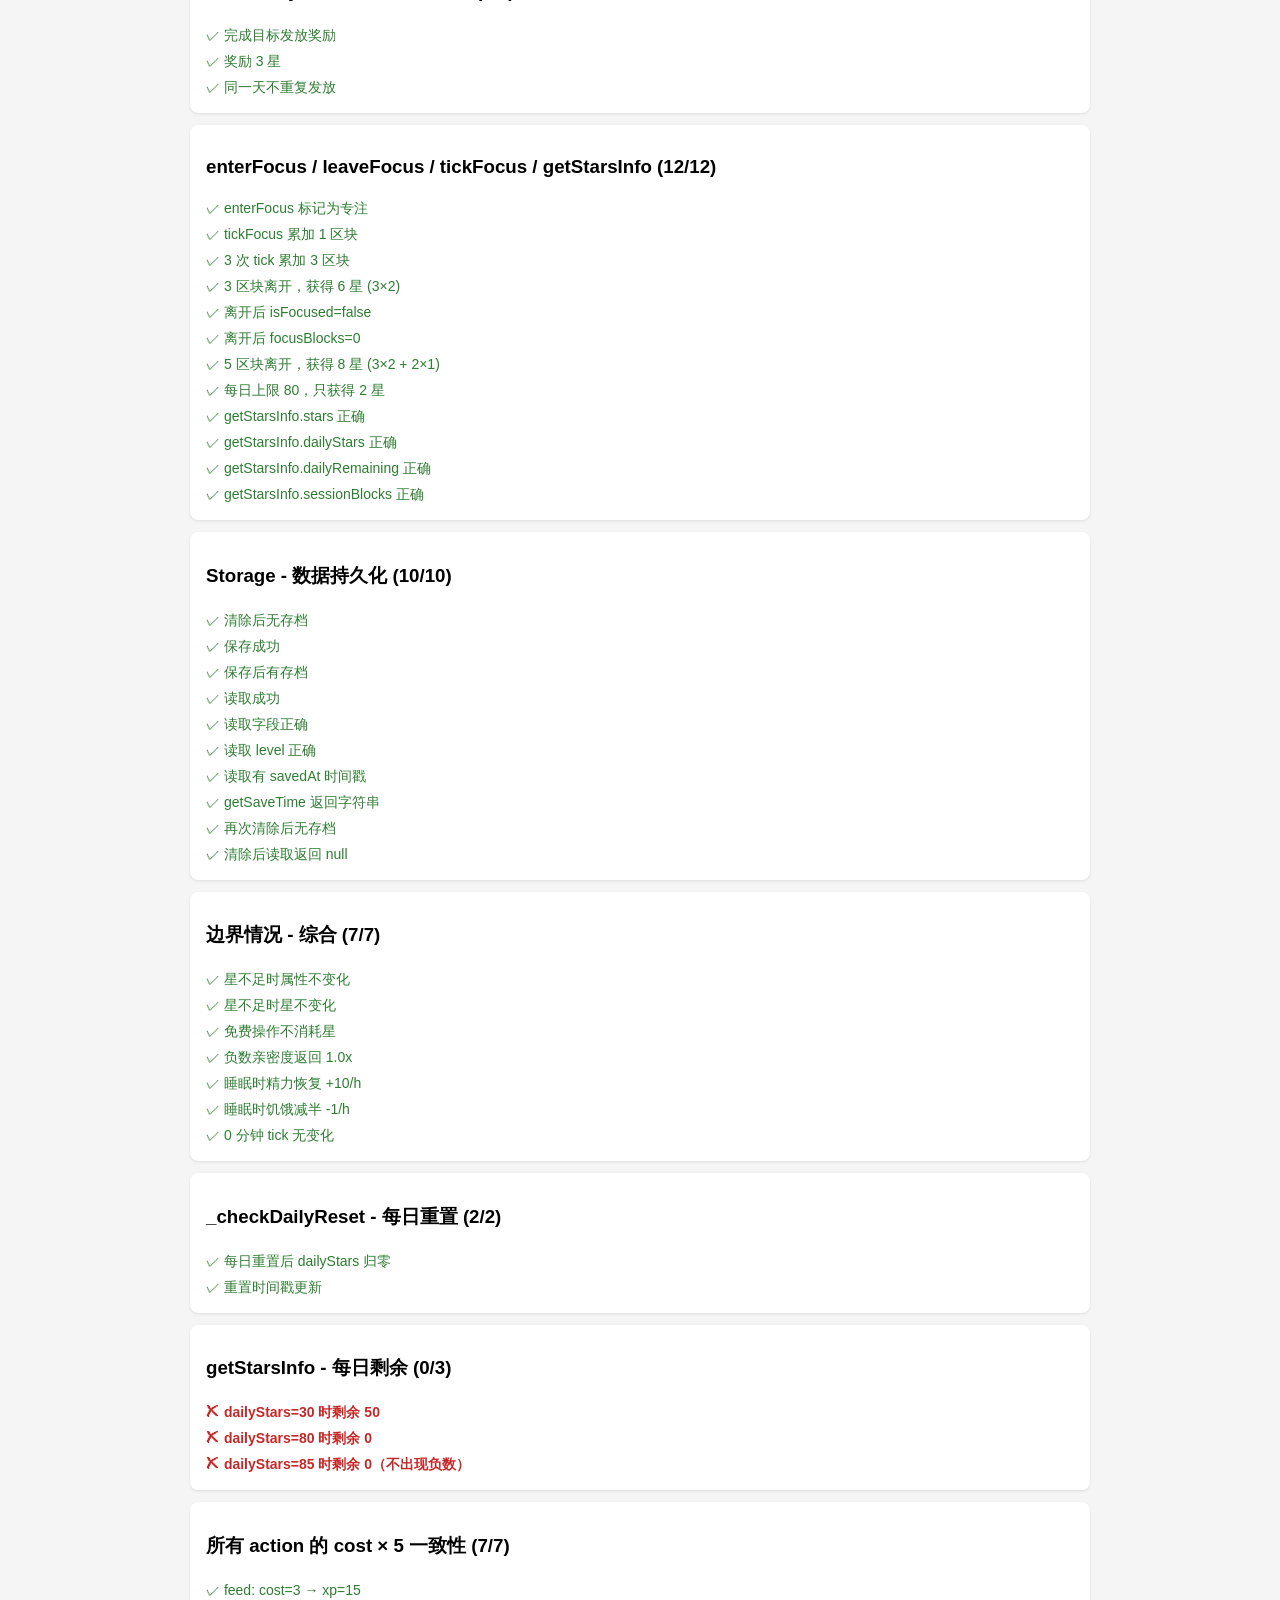
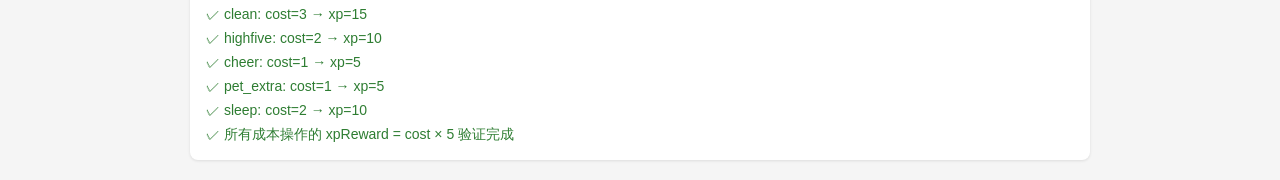
==== commit 930dd2ce: "bug修复" ====
--- a/pet-companion/tests/test_c.html
+++ b/pet-companion/tests/test_c.html
@@ -379,7 +379,7 @@
             t.assert(a.totalSessions === 3, 'totalSessions 正确');
             t.assert(a.totalFocusTime === 80, 'totalFocusTime 正确');
             t.assert(a.totalStarsEarned === 24, 'totalStarsEarned 正确');
-            t.assert(a.avgFocusTime === 26, 'avgFocusTime 正确');
+            t.assert(a.avgFocusTime === 27, 'avgFocusTime 正确');
             t.assert(a.avgInterruptions === 2, 'avgInterruptions 正确');
             t.assert(a.moodDistribution.happy === 1, 'moodDistribution happy 正确');
             t.assert(a.moodDistribution.neutral === 1, 'moodDistribution neutral 正确');
@@ -398,7 +398,7 @@
             t.assert(r.state.countdown === 9, 'tickCountdown 减 1');
             t.assert(r.finished === false, '未结束');
 
-            for (let i = 0; i < 8; i++) {
+            for (let i = 0; i < 9; i++) {
                 r = GameLogic.tickCountdown(r.state);
             }
             t.assert(r.state.countdown === 0, '倒计时到 0');
@@ -406,6 +406,7 @@
 
             // 再 tick 不再变化
             r = GameLogic.tickCountdown(r.state);
+            t.assert(r.state.countdown === 0, '倒计时结束后 countdown 保持 0');
             t.assert(r.finished === false, '倒计时结束后 tick 无影响');
         });
 
@@ -483,12 +484,13 @@
             t.assert(r2.starsEarned === 8, '5 区块离开，获得 8 星 (3×2 + 2×1)');
 
             // 每日上限 80
-            let s3 = { ...GameLogic.defaultState, isFocused: true, focusBlocks: 24, stars: 0, dailyStars: 78, lastDailyReset: 0 };
+            const today = Date.now();
+            let s3 = { ...GameLogic.defaultState, isFocused: true, focusBlocks: 24, stars: 0, dailyStars: 78, lastDailyReset: today };
             let r3 = GameLogic.leaveFocus(s3);
             t.assert(r3.state.stars === 2, '每日上限 80，只获得 2 星');
 
             // getStarsInfo
-            let info = GameLogic.getStarsInfo({ ...GameLogic.defaultState, stars: 10, dailyStars: 5, lastDailyReset: 0, isFocused: true, focusBlocks: 3 });
+            let info = GameLogic.getStarsInfo({ ...GameLogic.defaultState, stars: 10, dailyStars: 5, lastDailyReset: today, isFocused: true, focusBlocks: 3 });
             t.assert(info.stars === 10, 'getStarsInfo.stars 正确');
             t.assert(info.dailyStars === 5, 'getStarsInfo.dailyStars 正确');
             t.assert(info.dailyRemaining === 75, 'getStarsInfo.dailyRemaining 正确');
